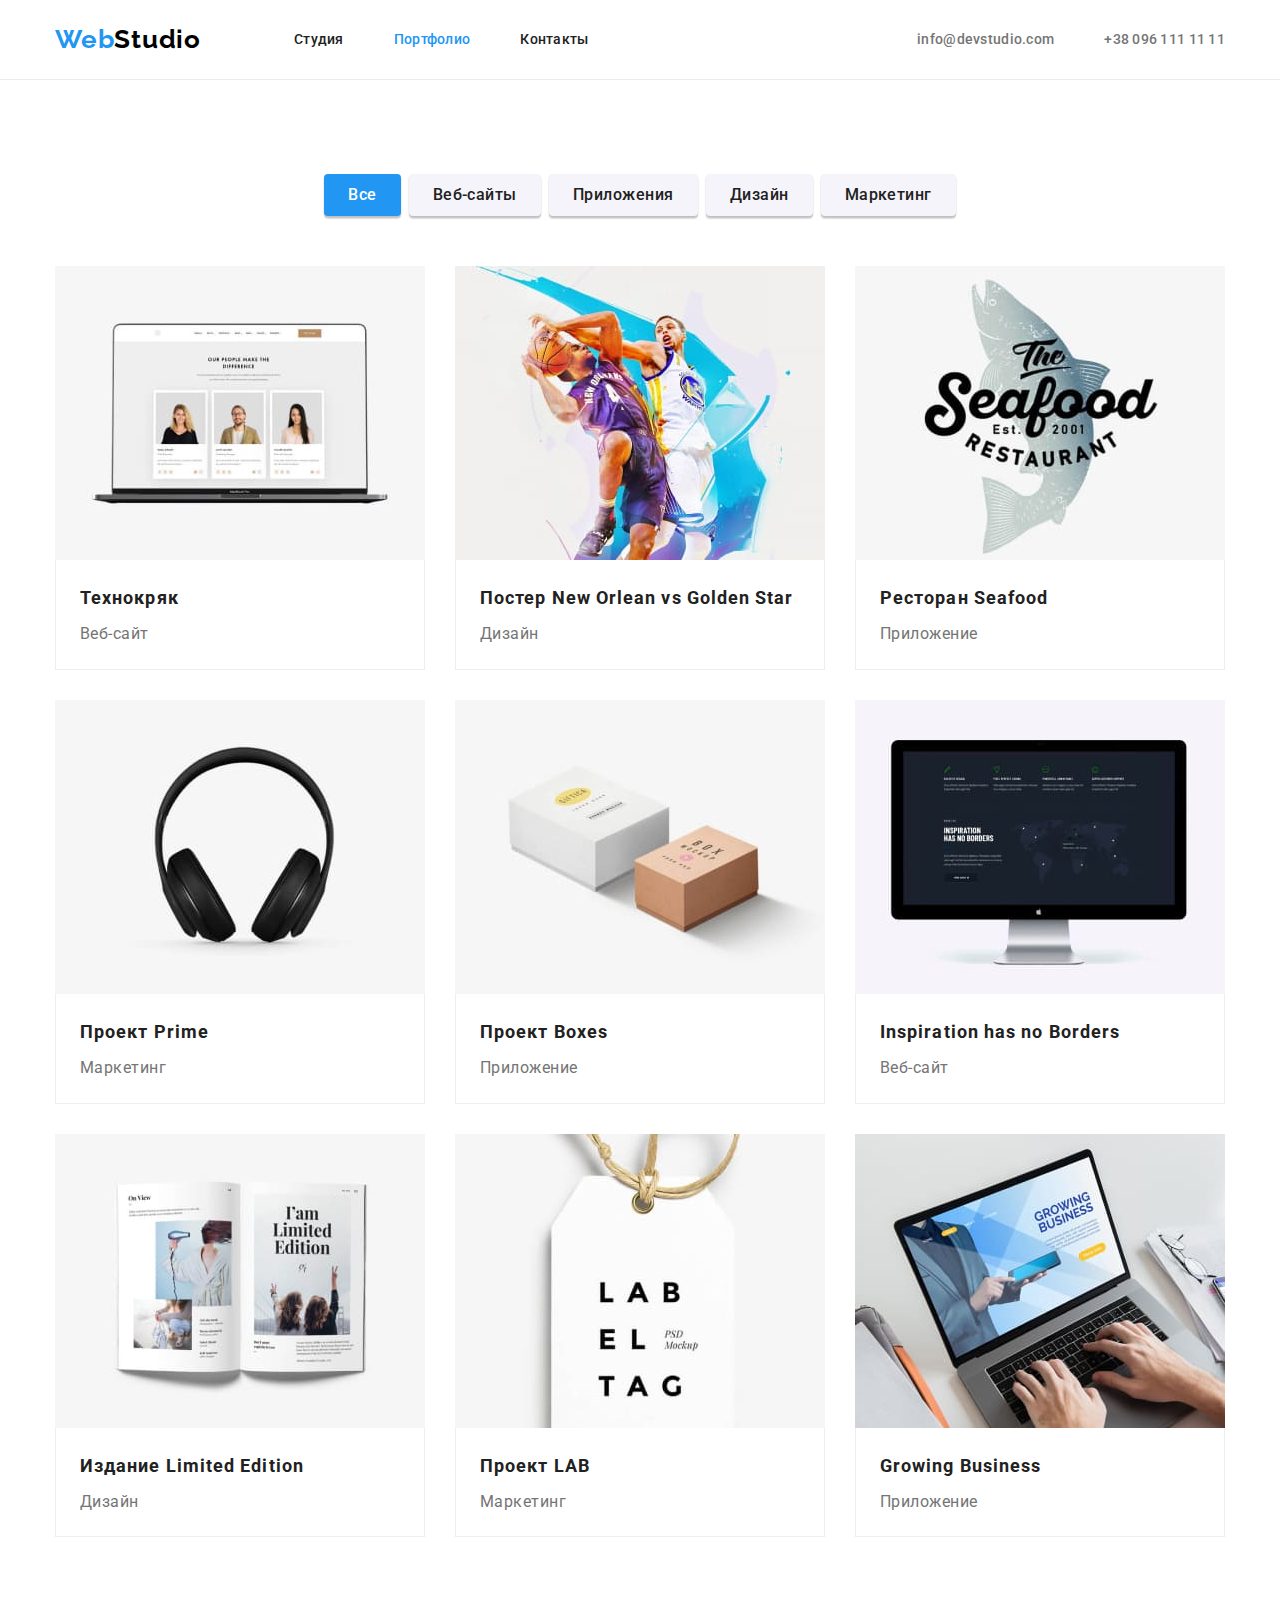
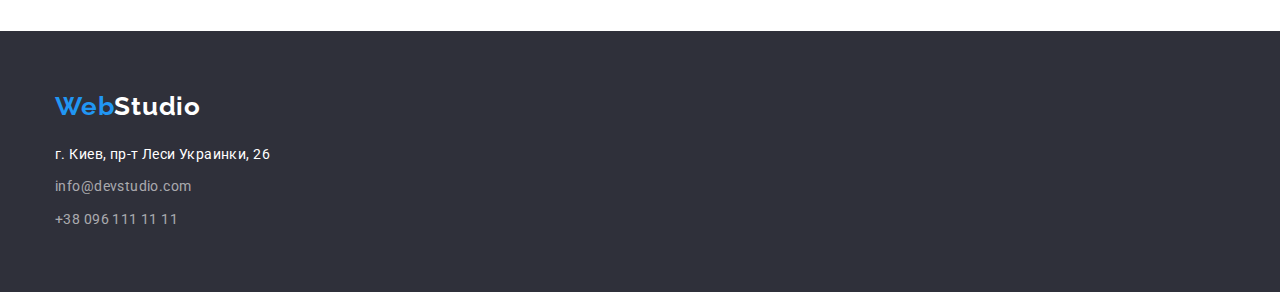
==== portfolio.html @ e3bc40b9 "Initial commit" ====
<!DOCTYPE html>
<html lang="ru">
  <head>
    <meta charset="UTF-8" />
    <meta http-equiv="X-UA-Compatible" content="IE=edge" />
    <meta name="viewport" content="width=device-width, initial-scale=1.0" />
    <title>Портфолио</title>
    <link rel="preconnect" href="https://fonts.googleapis.com" />
    <link rel="preconnect" href="https://fonts.gstatic.com" crossorigin />
    <link
      href="https://fonts.googleapis.com/css2?family=Raleway:wght@700&family=Roboto:wght@400;500;700;900&display=swap"
      rel="stylesheet"
    />
    <link
      rel="stylesheet"
      href="https://cdnjs.cloudflare.com/ajax/libs/modern-normalize/1.1.0/modern-normalize.min.css"
    />
    <link rel="stylesheet" href="./css/styles.css" />
  </head>

  <body class="body">
    <!-- Верхня лінія -->
    <header class="navigation">
      <div class="container navigation-container">
        <nav class="navigation-page">
          <a class="logo" href="index.html"><span class="accent_logo">Web</span>Studio</a>
          <ul class="page-list">
            <li><a class="page-link" href="./index.html">Студия</a></li>
            <li><a class="page-link active current" href="./portfolio.html">Портфолио</a></li>
            <li><a class="page-link" href="">Контакты</a></li>
          </ul>
        </nav>
        <ul class="list contact_list">
          <li><a class="link-mail" href="mailto:info@devstudio.com">info@devstudio.com</a></li>
          <li><a class="link-tel" href="tel:+380961111111">+38 096 111 11 11</a></li>
        </ul>
      </div>
    </header>

    <!-- унікальний контент, портфоліо -->
    <main class="portfolio">
      <section class="portfolio-section section">
        <div class="container">
          <h1 class="visually-hidden">Примери работ</h1>
          <ul class="portfolio-list">
            <li><button type="button" class="portfolio-filter btn-filter current">Все</button></li>
            <li><button type="button" class="portfolio-filter">Веб-сайты</button></li>
            <li><button type="button" class="portfolio-filter">Приложения</button></li>
            <li><button type="button" class="portfolio-filter">Дизайн</button></li>
            <li><button type="button" class="portfolio-filter">Маркетинг</button></li>
          </ul>
          <ul class="portfolio-cards-list">
            <li class="cards-list">
              <img
                class="portfolio-cards-img"
                src="./images/portfolio/img.jpg"
                alt="ноутбук"
                height="294"
                width="370"
              />
              <div class="cards-border">
                <h2 class="portfolio-cards-title">Технокряк</h2>
                <p class="portfolio-cards-text">Веб-сайт</p>
              </div>
            </li>
            <li class="cards-list">
              <img
                class="portfolio-cards-img"
                src="./images/portfolio/img1.jpg"
                alt="двое мужчин"
                height="294"
                width="370"
              />
              <div class="cards-border">
                <h2 class="portfolio-cards-title">Постер New Orlean vs Golden Star</h2>
                <p class="portfolio-cards-text">Дизайн</p>
              </div>
            </li>
            <li class="cards-list">
              <img
                class="portfolio-cards-img"
                src="./images/portfolio/img2.jpg"
                alt="рыба"
                height="294"
                width="370"
              />
              <div class="cards-border">
                <h2 class="portfolio-cards-title">Ресторан Seafood</h2>
                <p class="portfolio-cards-text">Приложение</p>
              </div>
            </li>
            <li class="cards-list">
              <img
                class="portfolio-cards-img"
                src="./images/portfolio/img3.jpg"
                alt="наушники"
                height="294"
                width="370"
              />
              <div class="cards-border">
                <h2 class="portfolio-cards-title">Проект Prime</h2>
                <p class="portfolio-cards-text">Маркетинг</p>
              </div>
            </li>
            <li class="cards-list">
              <img
                class="portfolio-cards-img"
                src="./images/portfolio/img4.jpg"
                alt="две коробки"
                height="294"
                width="370"
              />
              <div class="cards-border">
                <h2 class="portfolio-cards-title">Проект Boxes</h2>
                <p class="portfolio-cards-text">Приложение</p>
              </div>
            </li>
            <li class="cards-list">
              <img
                class="portfolio-cards-img"
                src="./images/portfolio/img5.jpg"
                alt="моноблок"
                height="294"
                width="370"
              />
              <div class="cards-border">
                <h2 class="portfolio-cards-title">Inspiration has no Borders</h2>
                <p class="portfolio-cards-text">Веб-сайт</p>
              </div>
            </li>
            <li class="cards-list">
              <img
                class="portfolio-cards-img"
                src="./images/portfolio/img6.jpg"
                alt="книга"
                height="294"
                width="370"
              />
              <div class="cards-border">
                <h2 class="portfolio-cards-title">Издание Limited Edition</h2>
                <p class="portfolio-cards-text">Дизайн</p>
              </div>
            </li>
            <li class="cards-list">
              <img
                class="portfolio-cards-img"
                src="./images/portfolio/img7.jpg"
                alt="бирка"
                height="294"
                width="370"
              />
              <div class="cards-border">
                <h2 class="portfolio-cards-title">Проект LAB</h2>
                <p class="portfolio-cards-text">Маркетинг</p>
              </div>
            </li>
            <li class="cards-list">
              <img
                class="portfolio-cards-img"
                src="./images/portfolio/img8.jpg"
                alt="ноутбук"
                height="294"
                width="370"
              />
              <div class="cards-border">
                <h2 class="portfolio-cards-title">Growing Business</h2>
                <p class="portfolio-cards-text">Приложение</p>
              </div>
            </li>
          </ul>
        </div>
      </section>
    </main>

    <!-- Футер -->
    <footer class="section-footer">
      <div class="container">
        <a class="section-logo" href="index.html"><span class="accent_logo">Web</span>Studio</a>
        <address class="section-address">
          <ul class="section-list">
            <li class="section-item">
              <a
                class="section-link-address"
                href="https://www.google.com/maps/place/%D0%B1%D1%83%D0%BB.+%D0%9B%D0%B5%D1%81%D0%B8+%D0%A3%D0%BA%D1%80%D0%B0%D0%B8%D0%BD%D0%BA%D0%B8,+26,+%D0%9A%D0%B8%D0%B5%D0%B2,+02000/@50.4265139,30.5383131,20z/data=!4m5!3m4!1s0x40d4cf0e033ecbe9:0x57a4dffefec77da0!8m2!3d50.4265807!4d30.5383858"
                target="_blank"
                rel="noreferrer noopener"
                >г. Киев, пр-т Леси Украинки, 26</a
              >
            </li>
            <li class="section-item">
              <a class="section-link-mail" href="mailto:info@devstudio.com">info@devstudio.com</a>
            </li>
            <li class="section-item">
              <a class="section-link-tel" href="tel:+380961111111">+38 096 111 11 11</a>
            </li>
          </ul>
        </address>
      </div>
    </footer>
  </body>
</html>
---- css/styles.css ----
/* стилі до index.html */
.body {
  background-color: #ffffff;
  font-family: 'Roboto', sans-serif;
  color: #757575;
}

:root {
  /* Кольори */
  --color-text: #757575;
  --color-title: #212121;
  --color-title2: #000;
  --color-white: #fff;
  --color-accent: #2196f3;

  /* кольори фону */
  --background-color-basic: #2f303a;
  --background-color-team: #f5f4fa;

  /* Шрифти */
  --font-logo: 'Raleway', sans-serif;

  /* для портфоліо */
  --item: 3;
  --indent: 30px;
}
/* часткове скидання стилів від браузера*/

img {
  display: block;
}
a {
  text-decoration: none;
  color: currentColor;
}

ul {
  list-style: none;
  margin: 0;
  padding: 0;
}

h1,
h2,
h3,
h4,
h5,
h6,
p {
  margin: 0;
}

/* загальні стилі */
.visually-hidden {
  position: absolute;
  width: 1px;
  height: 1px;
  margin: -1px;
  border: 0;
  padding: 0;

  white-space: nowrap;
  clip-path: inset(100%);
  clip: rect(0 0 0 0);
  overflow: hidden;
}
.container {
  width: 1200px;
  padding-left: 15px;
  padding-right: 15px;
  margin-left: auto;
  margin-right: auto;

  /* outline: 2px solid rebeccapurple; */
}

.section {
  padding-top: 94px;
  padding-bottom: 94px;
}

/* верхня лінія */
.navigation {
  border-bottom: 1px solid #ececec;
}
.navigation-container {
  display: flex;
  align-items: center;
}
.navigation-page {
  display: flex;
  margin-right: auto;
  align-items: center;
}
.logo {
  font-weight: 700;
  font-size: 26px;
  line-height: 1.2;
  text-decoration: none;
  letter-spacing: 0.03em;
  color: var(--color-title2);
  font-family: var(--font-logo);
  margin-right: 93px;
}
.accent_logo {
  color: var(--color-accent);
}
.page-list {
  font-weight: 500;
  font-size: 14px;
  line-height: 1.1;
  letter-spacing: 0.02em;
  cursor: pointer;
  font-family: inherit;
  color: var(--color-title);

  display: flex;

  gap: 50px;
}
.page-link {
  color: inherit;
  display: block;
  padding-top: 32px;
  padding-bottom: 32px;
}

.page-link:hover,
.page-link:focus {
  color: var(--color-accent);
}

.active.current {
  color: var(--color-accent);
}
.list {
}
.contact_list {
  font-family: inherit;
  font-weight: 500;
  font-size: 14px;
  line-height: 1.1;
  letter-spacing: 0.02em;
  color: var(--color-title);

  display: flex;
  gap: 50px;
}
.link-mail,
.link-tel {
  color: var(--color-text);
  padding-top: 32px;
  padding-bottom: 32px;
  display: block;
}
.link-mail:hover,
.link-mail:focus,
.link-tel:hover,
.link-tel:focus {
  color: var(--color-accent);
}

/* секція Герой */
.hero {
  background-color: var(--background-color-basic);
  padding-top: 200px;
  padding-bottom: 200px;
}
.hero-container {
}
.hero-caption {
  font-weight: 900;
  font-size: 44px;
  line-height: 1.4;
  text-align: center;
  letter-spacing: 0.06em;
  text-transform: uppercase;
  color: var(--color-white);

  max-width: 696px;
  margin-left: auto;
  margin-right: auto;
  margin-bottom: 30px;
}

.hero-button {
  font-family: inherit;
  font-weight: 700;
  font-size: 16px;
  line-height: 1.9;
  cursor: pointer;
  color: var(--color-white);
  background: var(--color-accent);

  letter-spacing: 0.06em;
  border-radius: 4px;
  min-width: 200px;
  padding: 8px 30px;
  border: 2px solid transparent;
}

.hero-btn {
  margin-right: auto;
  margin-left: auto;
  display: block;
}

.hero-button:hover,
.hero-button:focus {
  background: #188ce8;
}

/*секція особливості*/
.about {
  padding-bottom: 0;
}
.about-list {
  display: flex;
  gap: 30px;
}
.about-item {
  width: 270px;
}
.about-title {
  font-weight: 700;
  font-size: 14px;
  line-height: 1.1;
  letter-spacing: 0.03em;
  text-transform: uppercase;
  color: var(--color-title);

  margin-bottom: 10px;
}
.about-text {
  font-size: 14px;
  line-height: 1.7;
  letter-spacing: 0.03em;
  color: inherit;
}

/* секція чим займаємось */
.work {
}
.work-title {
  font-weight: 700;
  font-size: 36px;
  line-height: 1.2;
  text-align: center;
  letter-spacing: 0.03em;
  color: var(--color-title);

  margin-bottom: 50px;
}
.work-list {
  display: flex;
  gap: 30px;
}
.work-item {
}
.work-img {
}

/* секція команда */
.team {
  background-color: var(--background-color-team);
}
.team-caption {
  font-weight: 700;
  font-size: 36px;
  line-height: 1.2;
  text-align: center;
  letter-spacing: 0.03em;
  color: var(--color-title);

  margin-bottom: 50px;
}
.team-list {
  display: flex;
  gap: 30px;
}
.team-item {
  box-shadow: 0px 1px 3px rgb(0 0 0 / 12%), 0px 1px 1px rgb(0 0 0 / 14%),
    0px 2px 1px rgb(0 0 0 / 20%);
  border-radius: 0px 0px 4px 4px;
  background-color: var(--color-white);
}
.team-img {
}
.team-card {
  padding: 30px 5px;
}
.team-item-title {
  font-weight: 500;
  font-size: 16px;
  line-height: 1.2;
  text-align: center;
  letter-spacing: 0.03em;
  color: var(--color-title);

  margin-bottom: 10px;
}
.team-item-text {
  font-size: 16px;
  line-height: 1.2;
  text-align: center;
  letter-spacing: 0.03em;
  color: inherit;
}

/* футер */
.section-footer {
  background-color: var(--background-color-basic);
  padding: 60px 0;
}
.section-logo {
  font-family: var(--font-logo);
  font-weight: 700;
  font-size: 26px;
  line-height: 1.2;
  text-decoration: none;
  letter-spacing: 0.03em;
  color: var(--color-white);

  margin-bottom: 20px;

  display: inline-block;
}

.section-address {
  font-style: normal;
  display: block;
  margin-left: auto;
}

.section-list {
  font-size: 14px;
  line-height: 1.7;
  letter-spacing: 0.03em;
}
.section-item:not(:last-child) {
  margin-bottom: 9px;
}
.section-link-address {
  color: var(--color-white);
}
.section-link-mail {
  color: rgba(255, 255, 255, 0.6);
}
.section-link-tel {
  color: rgba(255, 255, 255, 0.6);
}
.section-link-mail:hover,
.section-link-mail:focus,
.section-link-tel:focus,
.section-link-tel:hover {
  color: var(--color-white);
}

/* стилі для portfolio.html */

/* секція фільтри */
.portfolio {
}
.portfolio-list {
  display: flex;
  gap: 8px;

  justify-content: center;
  margin-bottom: 50px;
}
.portfolio-filter {
  font-family: inherit;
  font-weight: 500;
  font-size: 16px;
  line-height: 1.6;
  text-align: center;
  letter-spacing: 0.03em;
  color: var(--color-title);
  text-decoration: none;
  background-color: var(--background-color-team);
  cursor: pointer;

  padding: 6px 22px;
  border: 2px solid transparent;

  box-shadow: 0px 3px 1px rgba(0, 0, 0, 0.1), 0px 1px 2px rgba(0, 0, 0, 0.08),
    0px 2px 2px rgba(0, 0, 0, 0.12);
  border-radius: 4px;
}
.portfolio-filter:hover,
.portfolio-filter:focus {
  background-color: var(--color-accent);
  color: var(--color-white);
}

.portfolio-filter.btn-filter.current {
  background-color: var(--color-accent);
  color: var(--color-white);
}

/* секція картки портфоліо*/
.portfolio-cards-list {
  display: flex;
  flex-wrap: wrap;
  gap: 30px;
}
.cards-list {
  background-color: var(--color-white);

  flex-basis: calc((100% - var(--indent) * (var(--item)-1)) / var(--item));
}
.portfolio-cards-img {
}
.portfolio-cards-title {
  font-weight: 700;
  font-size: 18px;
  line-height: 2;
  letter-spacing: 0.06em;
  color: var(--color-title);

  margin-bottom: 4px;
}
.portfolio-cards-text {
  font-size: 16px;
  line-height: 1.8;
  letter-spacing: 0.03em;
  color: inherit;
}

.cards-border {
  padding: 20px 24px;
  /* padding-top: 20px;
  padding-left: 24px;
  padding-right: 24px;
  padding-bottom: 20px; */
  border-bottom: 1px solid #eeeeee;
  border-left: 1px solid #eeeeee;
  border-right: 1px solid #eeeeee;
}
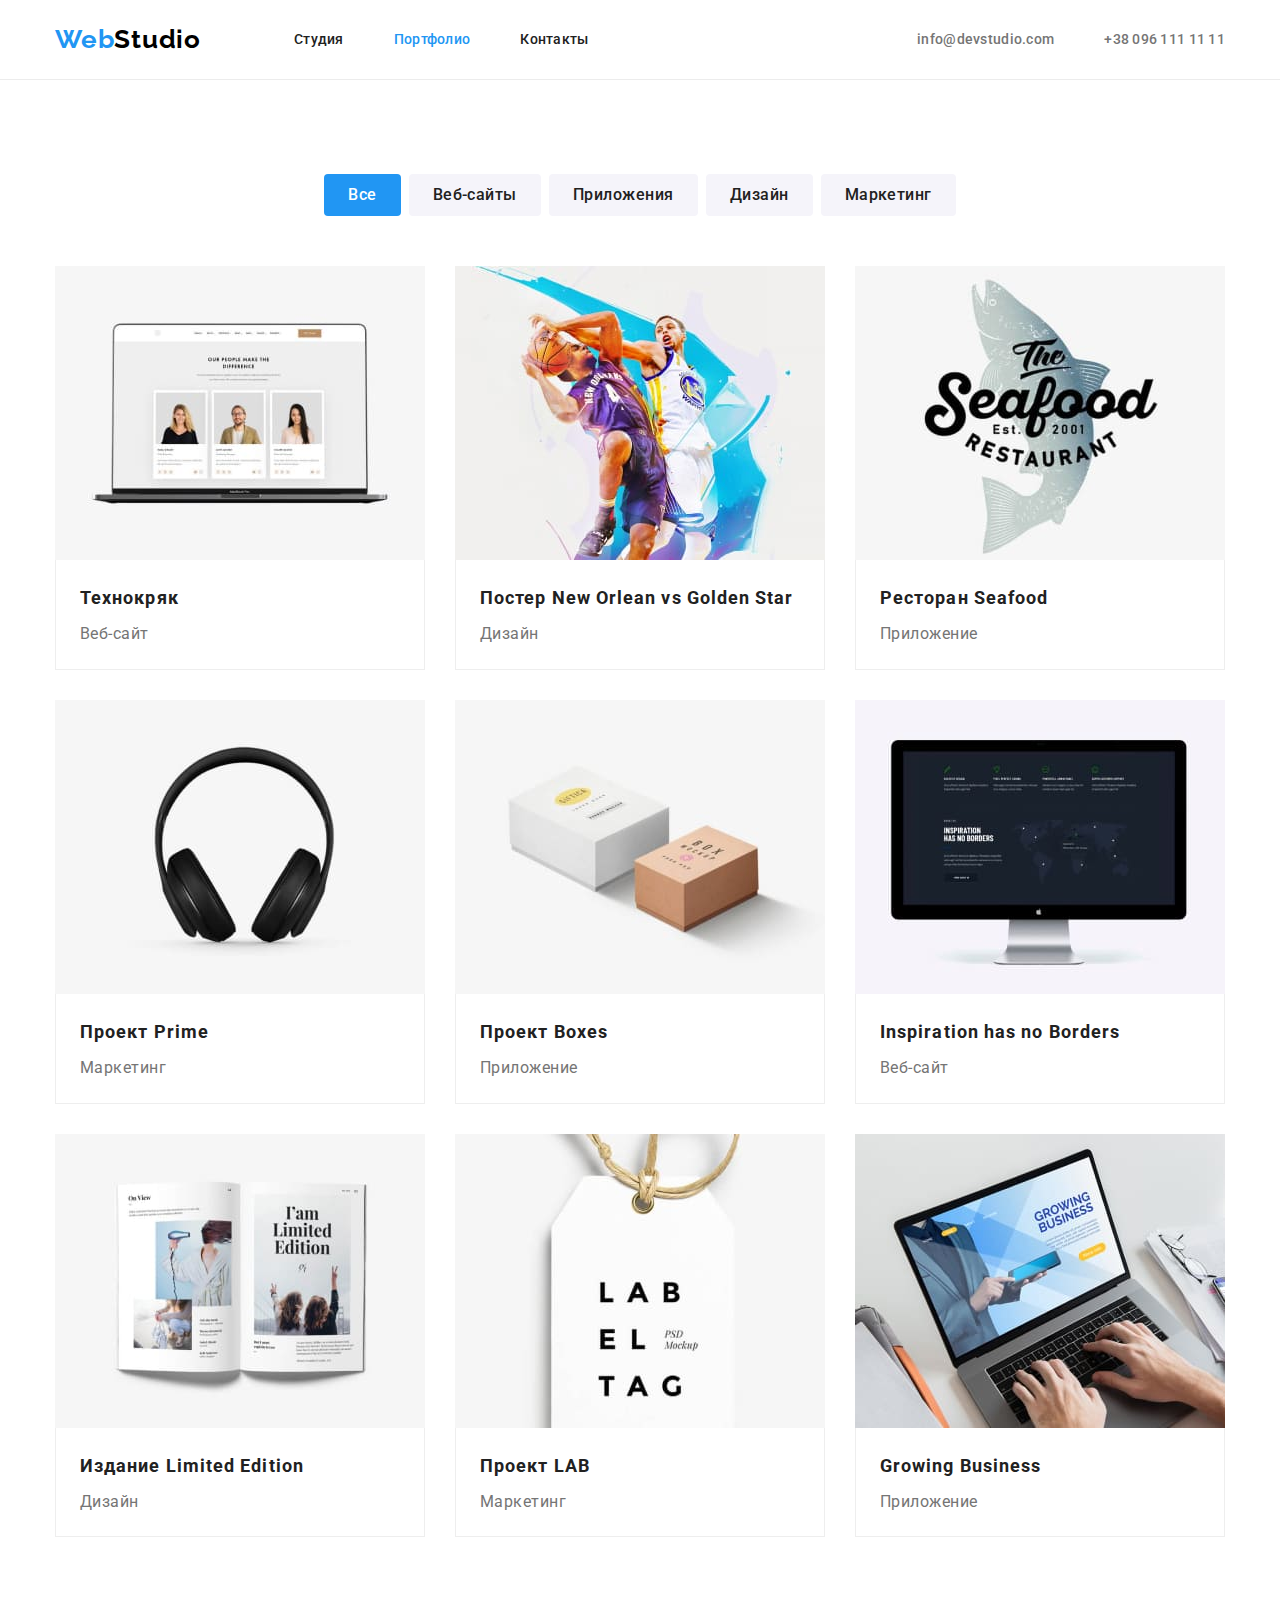
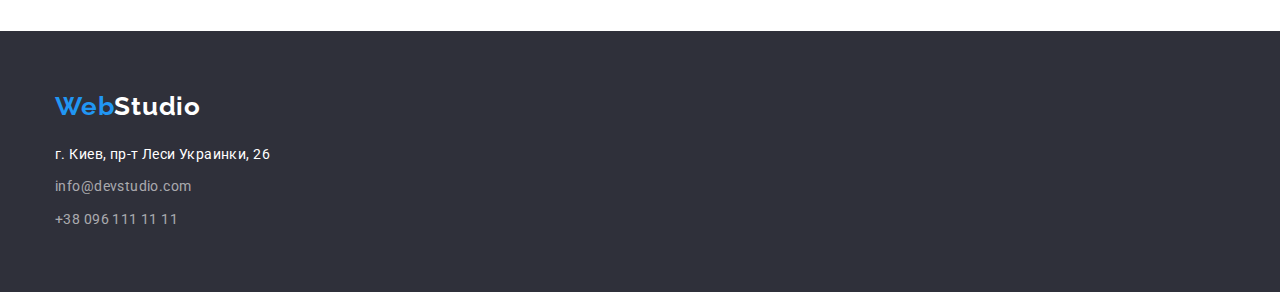
==== commit 7f259552: "15.07/2" ====
--- a/portfolio.html
+++ b/portfolio.html
@@ -51,121 +51,139 @@
           </ul>
           <ul class="portfolio-cards-list">
             <li class="cards-list">
-              <img
-                class="portfolio-cards-img"
-                src="./images/portfolio/img.jpg"
-                alt="ноутбук"
-                height="294"
-                width="370"
-              />
-              <div class="cards-border">
-                <h2 class="portfolio-cards-title">Технокряк</h2>
-                <p class="portfolio-cards-text">Веб-сайт</p>
-              </div>
-            </li>
-            <li class="cards-list">
-              <img
-                class="portfolio-cards-img"
-                src="./images/portfolio/img1.jpg"
-                alt="двое мужчин"
-                height="294"
-                width="370"
-              />
-              <div class="cards-border">
-                <h2 class="portfolio-cards-title">Постер New Orlean vs Golden Star</h2>
-                <p class="portfolio-cards-text">Дизайн</p>
-              </div>
-            </li>
-            <li class="cards-list">
-              <img
-                class="portfolio-cards-img"
-                src="./images/portfolio/img2.jpg"
-                alt="рыба"
-                height="294"
-                width="370"
-              />
-              <div class="cards-border">
-                <h2 class="portfolio-cards-title">Ресторан Seafood</h2>
-                <p class="portfolio-cards-text">Приложение</p>
-              </div>
-            </li>
-            <li class="cards-list">
-              <img
-                class="portfolio-cards-img"
-                src="./images/portfolio/img3.jpg"
-                alt="наушники"
-                height="294"
-                width="370"
-              />
-              <div class="cards-border">
-                <h2 class="portfolio-cards-title">Проект Prime</h2>
-                <p class="portfolio-cards-text">Маркетинг</p>
-              </div>
-            </li>
-            <li class="cards-list">
-              <img
-                class="portfolio-cards-img"
-                src="./images/portfolio/img4.jpg"
-                alt="две коробки"
-                height="294"
-                width="370"
-              />
-              <div class="cards-border">
-                <h2 class="portfolio-cards-title">Проект Boxes</h2>
-                <p class="portfolio-cards-text">Приложение</p>
-              </div>
-            </li>
-            <li class="cards-list">
-              <img
-                class="portfolio-cards-img"
-                src="./images/portfolio/img5.jpg"
-                alt="моноблок"
-                height="294"
-                width="370"
-              />
-              <div class="cards-border">
-                <h2 class="portfolio-cards-title">Inspiration has no Borders</h2>
-                <p class="portfolio-cards-text">Веб-сайт</p>
-              </div>
-            </li>
-            <li class="cards-list">
-              <img
-                class="portfolio-cards-img"
-                src="./images/portfolio/img6.jpg"
-                alt="книга"
-                height="294"
-                width="370"
-              />
-              <div class="cards-border">
-                <h2 class="portfolio-cards-title">Издание Limited Edition</h2>
-                <p class="portfolio-cards-text">Дизайн</p>
-              </div>
-            </li>
-            <li class="cards-list">
-              <img
-                class="portfolio-cards-img"
-                src="./images/portfolio/img7.jpg"
-                alt="бирка"
-                height="294"
-                width="370"
-              />
-              <div class="cards-border">
-                <h2 class="portfolio-cards-title">Проект LAB</h2>
-                <p class="portfolio-cards-text">Маркетинг</p>
-              </div>
-            </li>
-            <li class="cards-list">
-              <img
-                class="portfolio-cards-img"
-                src="./images/portfolio/img8.jpg"
-                alt="ноутбук"
-                height="294"
-                width="370"
-              />
-              <div class="cards-border">
-                <h2 class="portfolio-cards-title">Growing Business</h2>
-                <p class="portfolio-cards-text">Приложение</p>
-              </div>
+              <a href="">
+                <img
+                  class="portfolio-cards-img"
+                  src="./images/portfolio/img.jpg"
+                  alt="ноутбук"
+                  height="294"
+                  width="370"
+                />
+                <div class="cards-border">
+                  <h2 class="portfolio-cards-title">Технокряк</h2>
+                  <p class="portfolio-cards-text">Веб-сайт</p>
+                </div>
+              </a>
+            </li>
+            <li class="cards-list">
+              <a href="">
+                <img
+                  class="portfolio-cards-img"
+                  src="./images/portfolio/img1.jpg"
+                  alt="двое мужчин"
+                  height="294"
+                  width="370"
+                />
+                <div class="cards-border">
+                  <h2 class="portfolio-cards-title">Постер New Orlean vs Golden Star</h2>
+                  <p class="portfolio-cards-text">Дизайн</p>
+                </div>
+              </a>
+            </li>
+            <li class="cards-list">
+              <a href="">
+                <img
+                  class="portfolio-cards-img"
+                  src="./images/portfolio/img2.jpg"
+                  alt="рыба"
+                  height="294"
+                  width="370"
+                />
+                <div class="cards-border">
+                  <h2 class="portfolio-cards-title">Ресторан Seafood</h2>
+                  <p class="portfolio-cards-text">Приложение</p>
+                </div>
+              </a>
+            </li>
+            <li class="cards-list">
+              <a href="">
+                <img
+                  class="portfolio-cards-img"
+                  src="./images/portfolio/img3.jpg"
+                  alt="наушники"
+                  height="294"
+                  width="370"
+                />
+                <div class="cards-border">
+                  <h2 class="portfolio-cards-title">Проект Prime</h2>
+                  <p class="portfolio-cards-text">Маркетинг</p>
+                </div>
+              </a>
+            </li>
+            <li class="cards-list">
+              <a href="">
+                <img
+                  class="portfolio-cards-img"
+                  src="./images/portfolio/img4.jpg"
+                  alt="две коробки"
+                  height="294"
+                  width="370"
+                />
+                <div class="cards-border">
+                  <h2 class="portfolio-cards-title">Проект Boxes</h2>
+                  <p class="portfolio-cards-text">Приложение</p>
+                </div>
+              </a>
+            </li>
+            <li class="cards-list">
+              <a href="">
+                <img
+                  class="portfolio-cards-img"
+                  src="./images/portfolio/img5.jpg"
+                  alt="моноблок"
+                  height="294"
+                  width="370"
+                />
+                <div class="cards-border">
+                  <h2 class="portfolio-cards-title">Inspiration has no Borders</h2>
+                  <p class="portfolio-cards-text">Веб-сайт</p>
+                </div>
+              </a>
+            </li>
+            <li class="cards-list">
+              <a href="">
+                <img
+                  class="portfolio-cards-img"
+                  src="./images/portfolio/img6.jpg"
+                  alt="книга"
+                  height="294"
+                  width="370"
+                />
+                <div class="cards-border">
+                  <h2 class="portfolio-cards-title">Издание Limited Edition</h2>
+                  <p class="portfolio-cards-text">Дизайн</p>
+                </div>
+              </a>
+            </li>
+            <li class="cards-list">
+              <a href="">
+                <img
+                  class="portfolio-cards-img"
+                  src="./images/portfolio/img7.jpg"
+                  alt="бирка"
+                  height="294"
+                  width="370"
+                />
+                <div class="cards-border">
+                  <h2 class="portfolio-cards-title">Проект LAB</h2>
+                  <p class="portfolio-cards-text">Маркетинг</p>
+                </div>
+              </a>
+            </li>
+            <li class="cards-list">
+              <a href="">
+                <img
+                  class="portfolio-cards-img"
+                  src="./images/portfolio/img8.jpg"
+                  alt="ноутбук"
+                  height="294"
+                  width="370"
+                />
+                <div class="cards-border">
+                  <h2 class="portfolio-cards-title">Growing Business</h2>
+                  <p class="portfolio-cards-text">Приложение</p>
+                </div>
+              </a>
             </li>
           </ul>
         </div>
--- a/css/styles.css
+++ b/css/styles.css
@@ -135,6 +135,14 @@
 }
 .list {
 }
+.link {
+}
+.icon {
+  width: 16px;
+  height: 12px;
+  display: inline-flex;
+  align-items: center;
+}
 .contact_list {
   font-family: inherit;
   font-weight: 500;
@@ -165,6 +173,16 @@
   background-color: var(--background-color-basic);
   padding-top: 200px;
   padding-bottom: 200px;
+  max-width: 1600px;
+  height: 600px;
+  margin-left: auto;
+  margin-right: auto;
+  background-image: linear-gradient(to right, rgba(47, 48, 58, 0.4), rgba(47, 48, 58, 0.4)),
+    url(../images/hero/background.jpg);
+
+  background-repeat: no-repeat;
+  background-position: center;
+  background-size: cover;
 }
 .hero-container {
 }
@@ -382,15 +400,15 @@
 
   padding: 6px 22px;
   border: 2px solid transparent;
-
-  box-shadow: 0px 3px 1px rgba(0, 0, 0, 0.1), 0px 1px 2px rgba(0, 0, 0, 0.08),
-    0px 2px 2px rgba(0, 0, 0, 0.12);
   border-radius: 4px;
 }
+
 .portfolio-filter:hover,
 .portfolio-filter:focus {
   background-color: var(--color-accent);
   color: var(--color-white);
+  box-shadow: 0px 3px 1px rgba(0, 0, 0, 0.1), 0px 1px 2px rgba(0, 0, 0, 0.08),
+    0px 2px 2px rgba(0, 0, 0, 0.12);
 }
 
 .portfolio-filter.btn-filter.current {
@@ -408,6 +426,13 @@
   background-color: var(--color-white);
 
   flex-basis: calc((100% - var(--indent) * (var(--item)-1)) / var(--item));
+}
+
+.cards-list:hover,
+.cards-list:focus {
+  cursor: pointer;
+  box-shadow: 0px 1px 1px rgba(0, 0, 0, 0.12), 0px 4px 4px rgba(0, 0, 0, 0.06),
+    1px 4px 6px rgba(0, 0, 0, 0.16);
 }
 .portfolio-cards-img {
 }
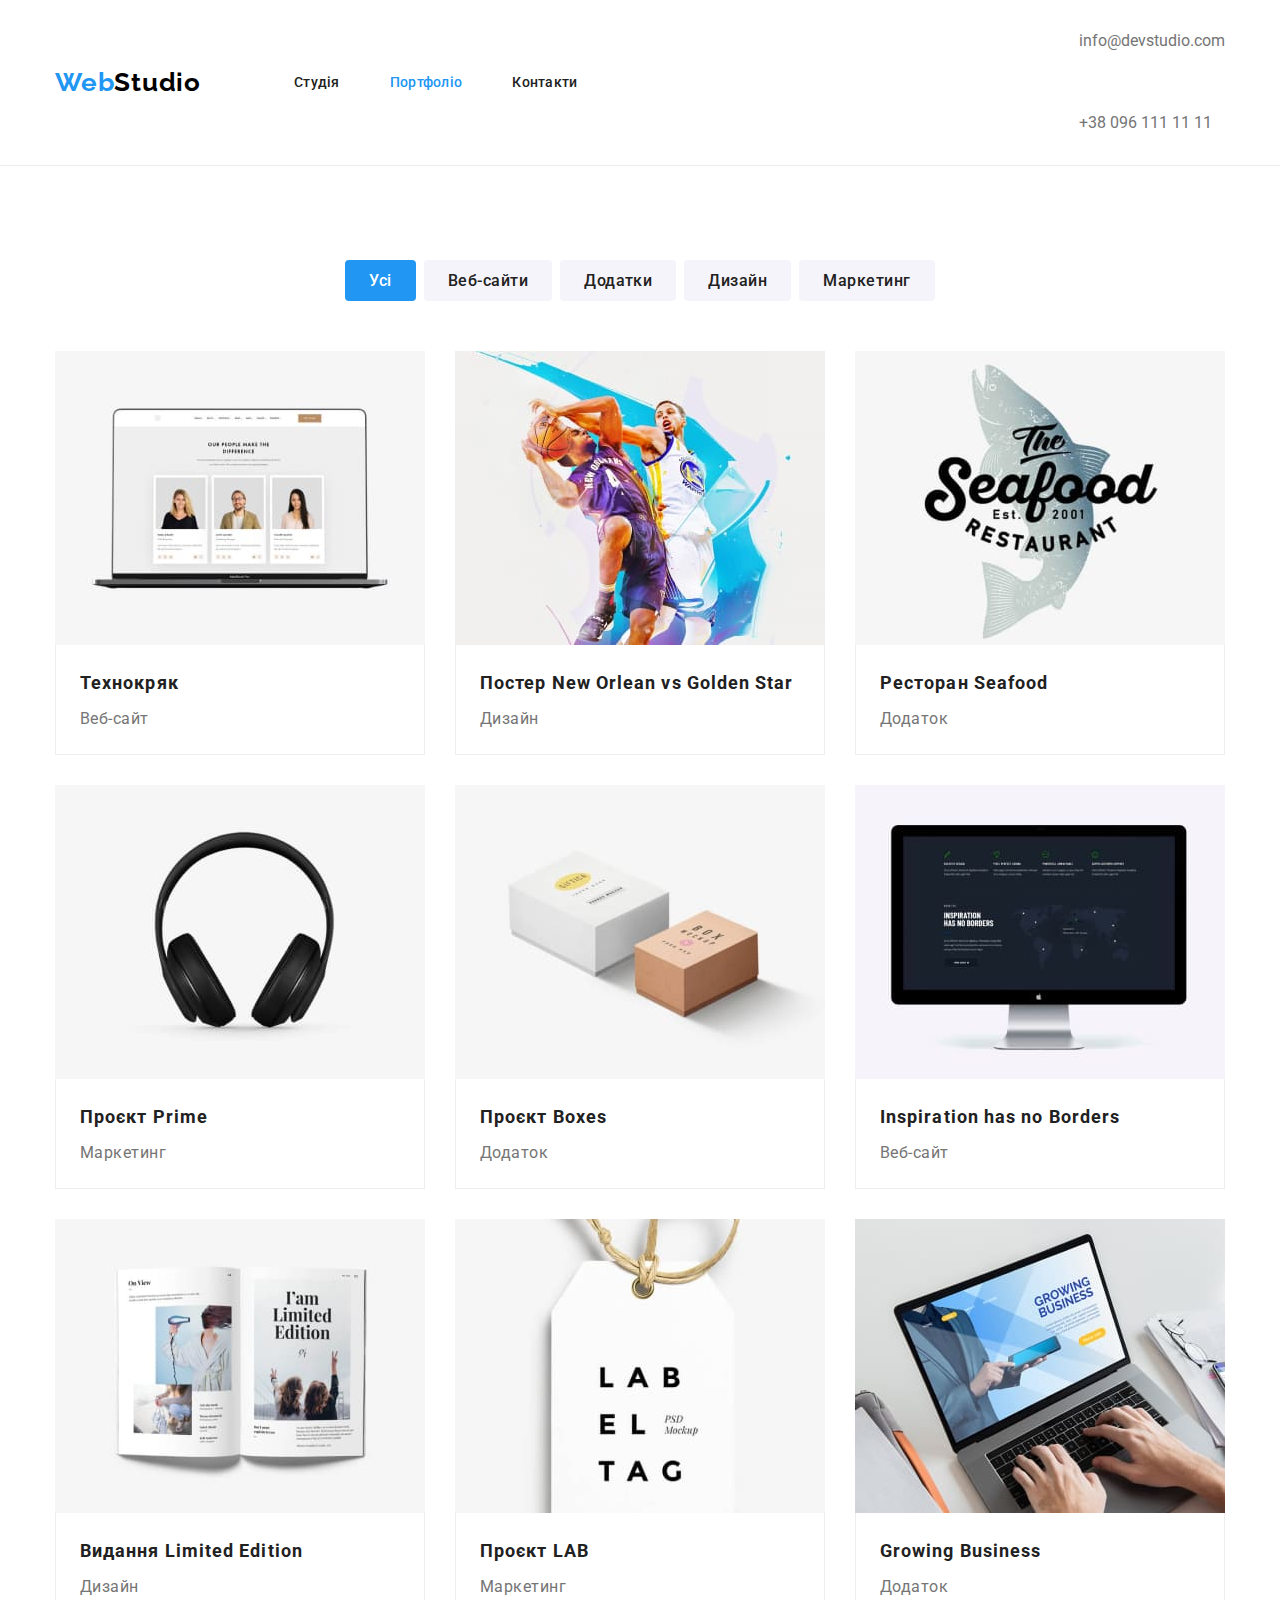
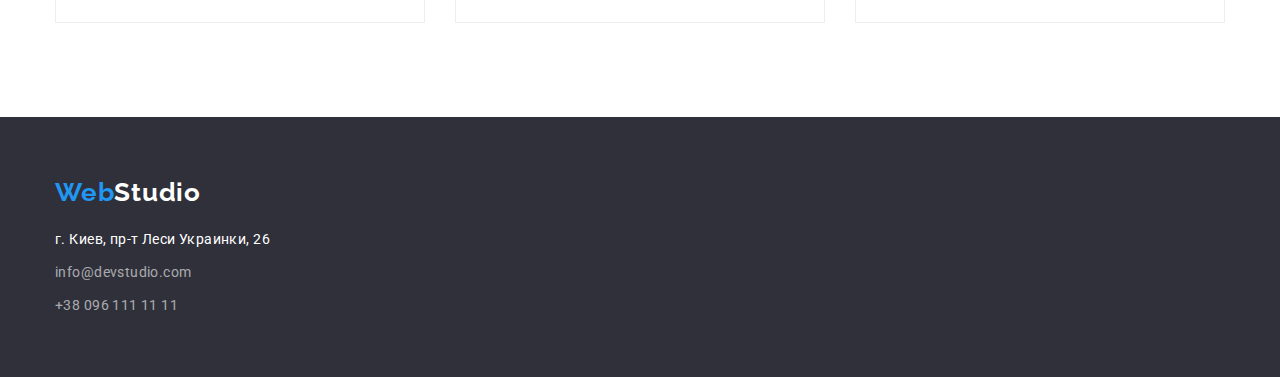
==== commit 41e8b515: "18/07/" ====
--- a/portfolio.html
+++ b/portfolio.html
@@ -25,9 +25,9 @@
         <nav class="navigation-page">
           <a class="logo" href="index.html"><span class="accent_logo">Web</span>Studio</a>
           <ul class="page-list">
-            <li><a class="page-link" href="./index.html">Студия</a></li>
-            <li><a class="page-link active current" href="./portfolio.html">Портфолио</a></li>
-            <li><a class="page-link" href="">Контакты</a></li>
+            <li><a class="page-link" href="./index.html">Студія</a></li>
+            <li><a class="page-link active current" href="./portfolio.html">Портфоліо</a></li>
+            <li><a class="page-link" href="">Контакти</a></li>
           </ul>
         </nav>
         <ul class="list contact_list">
@@ -41,11 +41,11 @@
     <main class="portfolio">
       <section class="portfolio-section section">
         <div class="container">
-          <h1 class="visually-hidden">Примери работ</h1>
+          <h1 class="visually-hidden">Приклади робіт</h1>
           <ul class="portfolio-list">
-            <li><button type="button" class="portfolio-filter btn-filter current">Все</button></li>
-            <li><button type="button" class="portfolio-filter">Веб-сайты</button></li>
-            <li><button type="button" class="portfolio-filter">Приложения</button></li>
+            <li><button type="button" class="portfolio-filter btn-filter current">Усі</button></li>
+            <li><button type="button" class="portfolio-filter">Веб-сайти</button></li>
+            <li><button type="button" class="portfolio-filter">Додатки</button></li>
             <li><button type="button" class="portfolio-filter">Дизайн</button></li>
             <li><button type="button" class="portfolio-filter">Маркетинг</button></li>
           </ul>
@@ -70,7 +70,7 @@
                 <img
                   class="portfolio-cards-img"
                   src="./images/portfolio/img1.jpg"
-                  alt="двое мужчин"
+                  alt="двоє чоловіків"
                   height="294"
                   width="370"
                 />
@@ -85,13 +85,13 @@
                 <img
                   class="portfolio-cards-img"
                   src="./images/portfolio/img2.jpg"
-                  alt="рыба"
+                  alt="риба"
                   height="294"
                   width="370"
                 />
                 <div class="cards-border">
                   <h2 class="portfolio-cards-title">Ресторан Seafood</h2>
-                  <p class="portfolio-cards-text">Приложение</p>
+                  <p class="portfolio-cards-text">Додаток</p>
                 </div>
               </a>
             </li>
@@ -100,12 +100,12 @@
                 <img
                   class="portfolio-cards-img"
                   src="./images/portfolio/img3.jpg"
-                  alt="наушники"
-                  height="294"
-                  width="370"
-                />
-                <div class="cards-border">
-                  <h2 class="portfolio-cards-title">Проект Prime</h2>
+                  alt="навушники"
+                  height="294"
+                  width="370"
+                />
+                <div class="cards-border">
+                  <h2 class="portfolio-cards-title">Проєкт Prime</h2>
                   <p class="portfolio-cards-text">Маркетинг</p>
                 </div>
               </a>
@@ -115,13 +115,13 @@
                 <img
                   class="portfolio-cards-img"
                   src="./images/portfolio/img4.jpg"
-                  alt="две коробки"
-                  height="294"
-                  width="370"
-                />
-                <div class="cards-border">
-                  <h2 class="portfolio-cards-title">Проект Boxes</h2>
-                  <p class="portfolio-cards-text">Приложение</p>
+                  alt="дві коробки"
+                  height="294"
+                  width="370"
+                />
+                <div class="cards-border">
+                  <h2 class="portfolio-cards-title">Проєкт Boxes</h2>
+                  <p class="portfolio-cards-text">Додаток</p>
                 </div>
               </a>
             </li>
@@ -150,7 +150,7 @@
                   width="370"
                 />
                 <div class="cards-border">
-                  <h2 class="portfolio-cards-title">Издание Limited Edition</h2>
+                  <h2 class="portfolio-cards-title">Видання Limited Edition</h2>
                   <p class="portfolio-cards-text">Дизайн</p>
                 </div>
               </a>
@@ -160,12 +160,12 @@
                 <img
                   class="portfolio-cards-img"
                   src="./images/portfolio/img7.jpg"
-                  alt="бирка"
-                  height="294"
-                  width="370"
-                />
-                <div class="cards-border">
-                  <h2 class="portfolio-cards-title">Проект LAB</h2>
+                  alt="лейба"
+                  height="294"
+                  width="370"
+                />
+                <div class="cards-border">
+                  <h2 class="portfolio-cards-title">Проєкт LAB</h2>
                   <p class="portfolio-cards-text">Маркетинг</p>
                 </div>
               </a>
@@ -181,7 +181,7 @@
                 />
                 <div class="cards-border">
                   <h2 class="portfolio-cards-title">Growing Business</h2>
-                  <p class="portfolio-cards-text">Приложение</p>
+                  <p class="portfolio-cards-text">Додаток</p>
                 </div>
               </a>
             </li>
--- a/css/styles.css
+++ b/css/styles.css
@@ -137,13 +137,8 @@
 }
 .link {
 }
-.icon {
-  width: 16px;
-  height: 12px;
-  display: inline-flex;
-  align-items: center;
-}
-.contact_list {
+
+.contact-list {
   font-family: inherit;
   font-weight: 500;
   font-size: 14px;
@@ -153,6 +148,14 @@
 
   display: flex;
   gap: 50px;
+}
+
+.icon-tel,
+.icon-mail {
+  width: 16px;
+  height: 12px;
+  display: inline-flex;
+  align-items: center;
 }
 .link-mail,
 .link-tel {
@@ -239,6 +242,22 @@
 .about-item {
   width: 270px;
 }
+
+.icon-about {
+  width: 70px;
+  height: 70px;
+  border-radius: 4px;
+}
+.icon-antenna,
+.icon-clock,
+.icon-diagram,
+.icon-astronaut {
+  padding: 25px 100px;
+  background-color: rgba(245, 244, 250, 1);
+
+  margin-bottom: 30px;
+}
+
 .about-title {
   font-weight: 700;
   font-size: 14px;
@@ -323,8 +342,69 @@
   text-align: center;
   letter-spacing: 0.03em;
   color: inherit;
-}
-
+
+  margin-bottom: 16px;
+}
+
+.social-list {
+  display: flex;
+  justify-content: center;
+  align-items: center;
+  gap: 10px;
+}
+.social-item {
+}
+.social-link {
+  display: flex;
+  width: 44px;
+  height: 44px;
+  background-color: var(--color-white);
+  border-radius: 50%;
+
+  color: #afb1b8;
+  justify-content: center;
+  align-items: center;
+}
+.social-link:hover,
+.social-link:focus {
+  color: var(--color-white);
+  background-color: var(--color-accent);
+}
+
+/* .social-link:hover .social-icon,
+.social-link:focus .social-icon {
+  fill: var(--color-white);
+} */
+
+.social-icon {
+  fill: currentColor;
+}
+
+/* клієнти */
+.client {
+}
+.client-title {
+  font-weight: 700;
+  font-size: 36px;
+  line-height: 1.2;
+  text-align: center;
+  letter-spacing: 0.03em;
+  color: var(--color-title);
+
+  margin-bottom: 50px;
+}
+.clients {
+}
+.clients-list {
+  display: flex;
+  gap: 30px;
+}
+.clients-item {
+}
+.clients-link {
+}
+.client-icon {
+}
 /* футер */
 .section-footer {
   background-color: var(--background-color-basic);
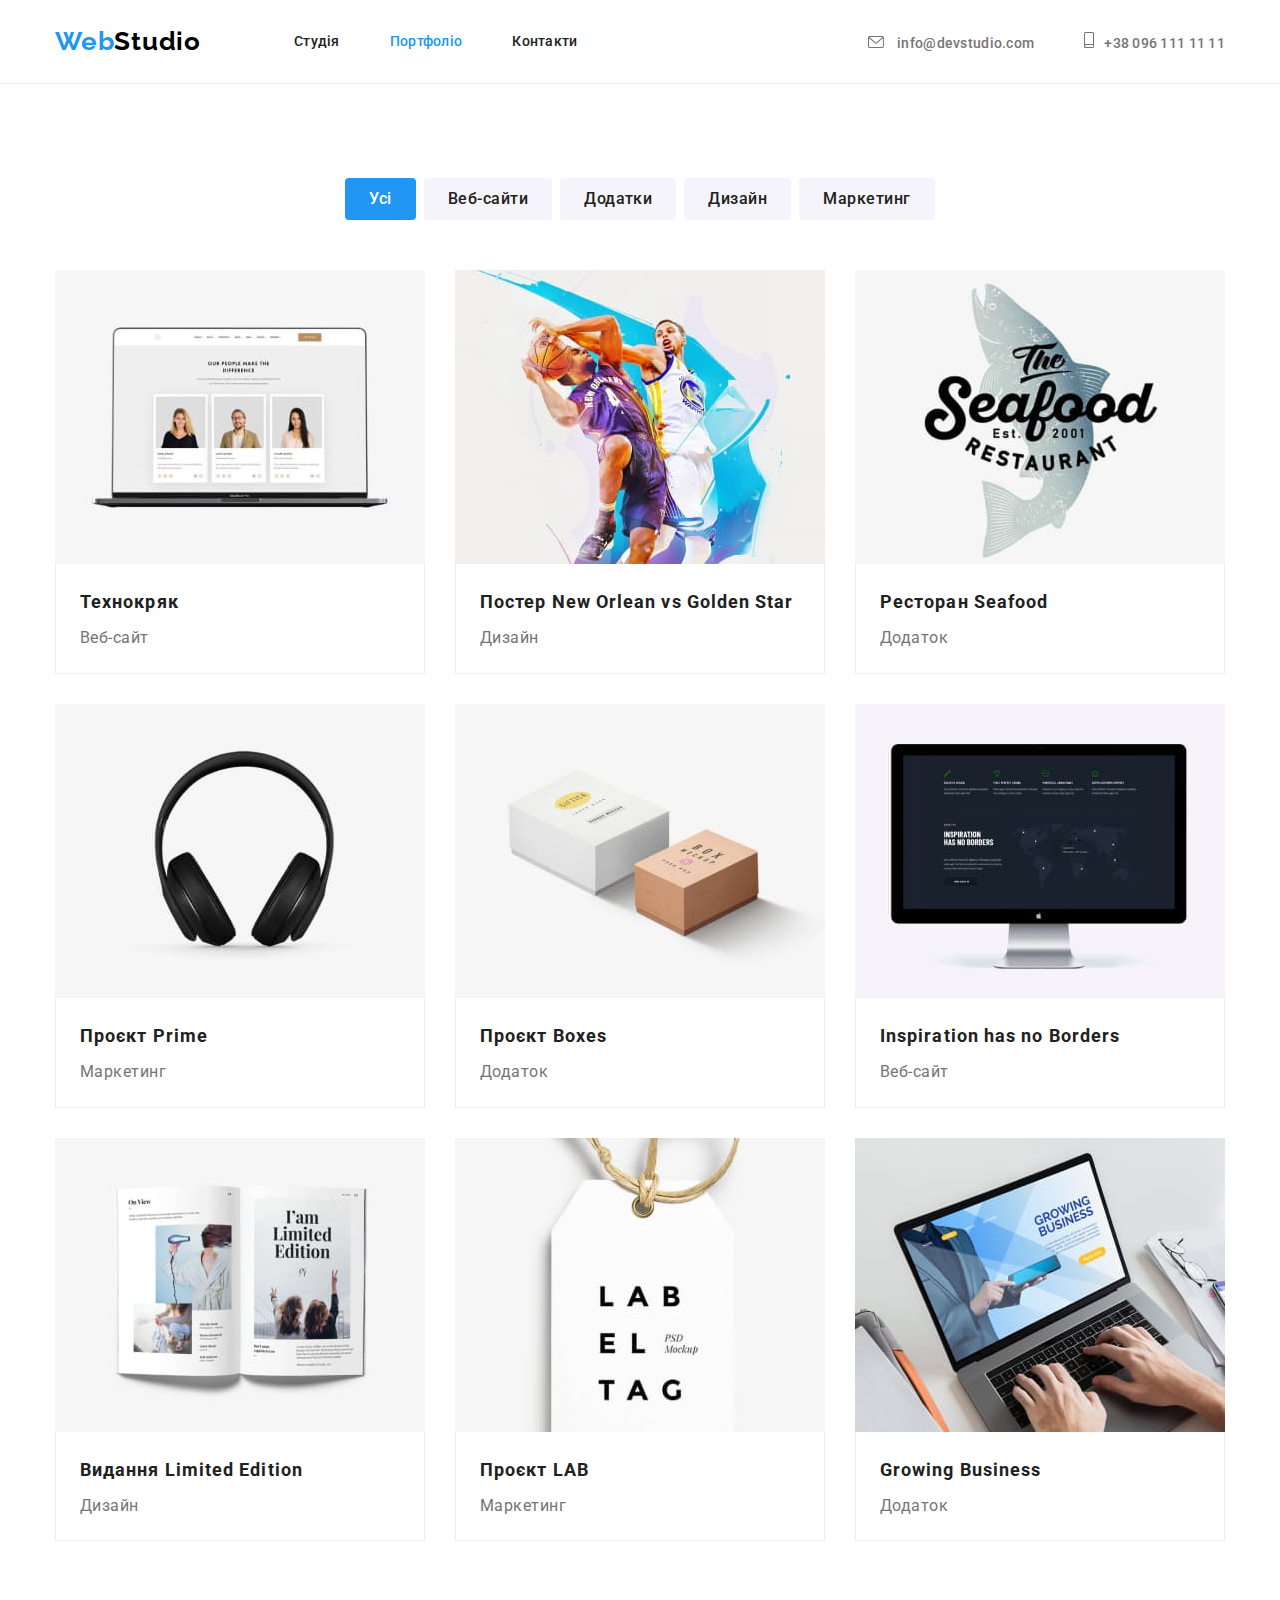
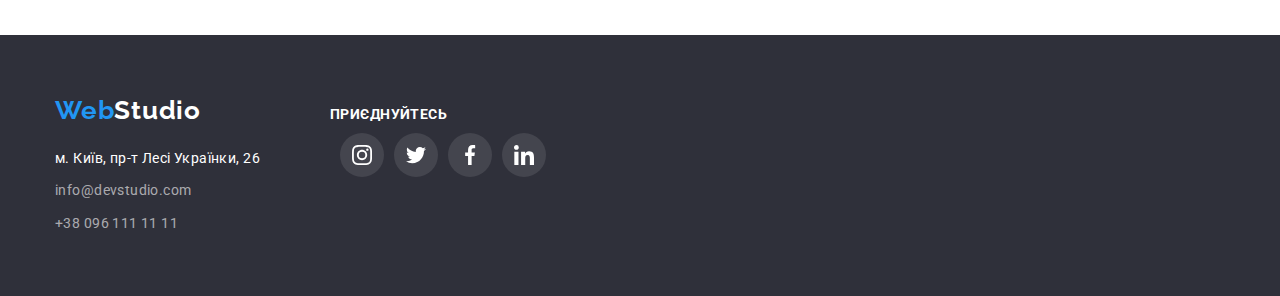
==== commit 9bc0a712: "18.07.2022" ====
--- a/portfolio.html
+++ b/portfolio.html
@@ -30,13 +30,25 @@
             <li><a class="page-link" href="">Контакти</a></li>
           </ul>
         </nav>
-        <ul class="list contact_list">
-          <li><a class="link-mail" href="mailto:info@devstudio.com">info@devstudio.com</a></li>
-          <li><a class="link-tel" href="tel:+380961111111">+38 096 111 11 11</a></li>
+        <ul class="list contact-list">
+          <li class="mail">
+            
+            <a class="link-mail" href="mailto:info@devstudio.com">
+              <svg class="icon-mail"  width="16px" height="12px">
+                <use href="./images/icons.svg#envelope"></use>
+            </svg> 
+            info@devstudio.com</a>
+          </li>
+          <li class="tel">
+            
+            <a class="link-tel" href="tel:+380961111111">
+              <svg class="icon-tel" width="10px" height="16px">
+              <use href="./images/icons.svg#smartphone"></use>
+            </svg>+38 096 111 11 11</a>
+          </li>
         </ul>
       </div>
     </header>
-
     <!-- унікальний контент, портфоліо -->
     <main class="portfolio">
       <section class="portfolio-section section">
@@ -192,9 +204,10 @@
 
     <!-- Футер -->
     <footer class="section-footer">
-      <div class="container">
-        <a class="section-logo" href="index.html"><span class="accent_logo">Web</span>Studio</a>
-        <address class="section-address">
+      <div class="container footer">
+        <div class="address">
+        <a class="section-logo" href="index.html"><span class="accent_logo">Web</span>Studio</a>     
+          <address class="section-address">
           <ul class="section-list">
             <li class="section-item">
               <a
@@ -202,7 +215,7 @@
                 href="https://www.google.com/maps/place/%D0%B1%D1%83%D0%BB.+%D0%9B%D0%B5%D1%81%D0%B8+%D0%A3%D0%BA%D1%80%D0%B0%D0%B8%D0%BD%D0%BA%D0%B8,+26,+%D0%9A%D0%B8%D0%B5%D0%B2,+02000/@50.4265139,30.5383131,20z/data=!4m5!3m4!1s0x40d4cf0e033ecbe9:0x57a4dffefec77da0!8m2!3d50.4265807!4d30.5383858"
                 target="_blank"
                 rel="noreferrer noopener"
-                >г. Киев, пр-т Леси Украинки, 26</a
+                >м. Київ, пр-т Лесі Українки, 26</a
               >
             </li>
             <li class="section-item">
@@ -212,6 +225,65 @@
               <a class="section-link-tel" href="tel:+380961111111">+38 096 111 11 11</a>
             </li>
           </ul>
+        </div>
+          <div class="social">
+            <h2 class="social-title">приєднуйтесь</h2>
+            <ul class="social-list">
+              <li></li>
+              <li class="social-item">
+                <a
+                  class="social-link link footer-link"
+                  href=""
+                  target="_blank"
+                  rel="noopener noreferrer"
+                  aria-label="instagram"
+                >
+                  <svg class="social-icon" width="20" height="20">
+                    <use href="./images/icons.svg#instagram"></use>
+                  </svg>
+                </a>
+              </li>
+              <li class="social-item">
+                <a
+                  class="social-link link footer-link"
+                  href=""
+                  target="_blank"
+                  rel="noopener noreferrer"
+                  aria-label="twitter"
+                >
+                  <svg class="social-icon" width="20" height="20">
+                    <use href="./images/icons.svg#twitter"></use>
+                  </svg>
+                </a>
+              </li>
+              <li class="social-item">
+                <a
+                  class="social-link link footer-link"
+                  href=""
+                  target="_blank"
+                  rel="noopener noreferrer"
+                  aria-label="facebook"
+                >
+                  <svg class="social-icon" width="20" height="20">
+                    <use href="./images/icons.svg#facebook"></use>
+                  </svg>
+                </a>
+              </li>
+              <li class="social-item">
+                <a
+                  class="social-link link footer-link"
+                  href=""
+                  target="_blank"
+                  rel="noopener noreferrer"
+                  aria-label="linkedin"
+                >
+                  <svg class="social-icon" width="20" height="20">
+                    <use href="./images/icons.svg#linkedin"></use>
+                  </svg>
+                </a>
+              </li>
+            </ul>
+          </div>
         </address>
       </div>
     </footer>
--- a/css/styles.css
+++ b/css/styles.css
@@ -148,14 +148,14 @@
 
   display: flex;
   gap: 50px;
+  align-items: baseline;
 }
 
 .icon-tel,
 .icon-mail {
-  width: 16px;
-  height: 12px;
-  display: inline-flex;
-  align-items: center;
+  fill: currentColor;
+
+  margin-right: 10px;
 }
 .link-mail,
 .link-tel {
@@ -398,18 +398,37 @@
 .clients-list {
   display: flex;
   gap: 30px;
+  justify-content: center;
 }
 .clients-item {
-}
-.clients-link {
-}
+  padding: 16px 32px;
+  border: 1px solid #afb1b8;
+  border-radius: 4px;
+}
+.clients-item:hover,
+.clients-item:focus {
+  border-color: var(--color-accent);
+  color: var(--color-accent);
+}
+
+/* .clients-link:hover,
+.clients-link:focus {
+  
+} */
 .client-icon {
+  fill: currentColor;
 }
 /* футер */
 .section-footer {
   background-color: var(--background-color-basic);
   padding: 60px 0;
 }
+.footer {
+  display: flex;
+  gap: 70px;
+  align-items: baseline;
+}
+
 .section-logo {
   font-family: var(--font-logo);
   font-weight: 700;
@@ -424,6 +443,8 @@
   display: inline-block;
 }
 
+.address {
+}
 .section-address {
   font-style: normal;
   display: block;
@@ -453,7 +474,28 @@
 .section-link-tel:hover {
   color: var(--color-white);
 }
-
+.social {
+  /* width: 206px;
+  height: 80px;
+  margin-top: 20px;
+  margin-bottom: ; */
+}
+.social-title {
+  font-style: normal;
+  font-weight: 700;
+  font-size: 14px;
+  line-height: 1.1;
+  letter-spacing: 0.03em;
+  text-transform: uppercase;
+  color: var(--color-white);
+  margin-bottom: 10px;
+
+  display: block;
+}
+.footer-link {
+  color: var(--color-white);
+  background-color: rgba(255, 255, 255, 0.1);
+}
 /* стилі для portfolio.html */
 
 /* секція фільтри */
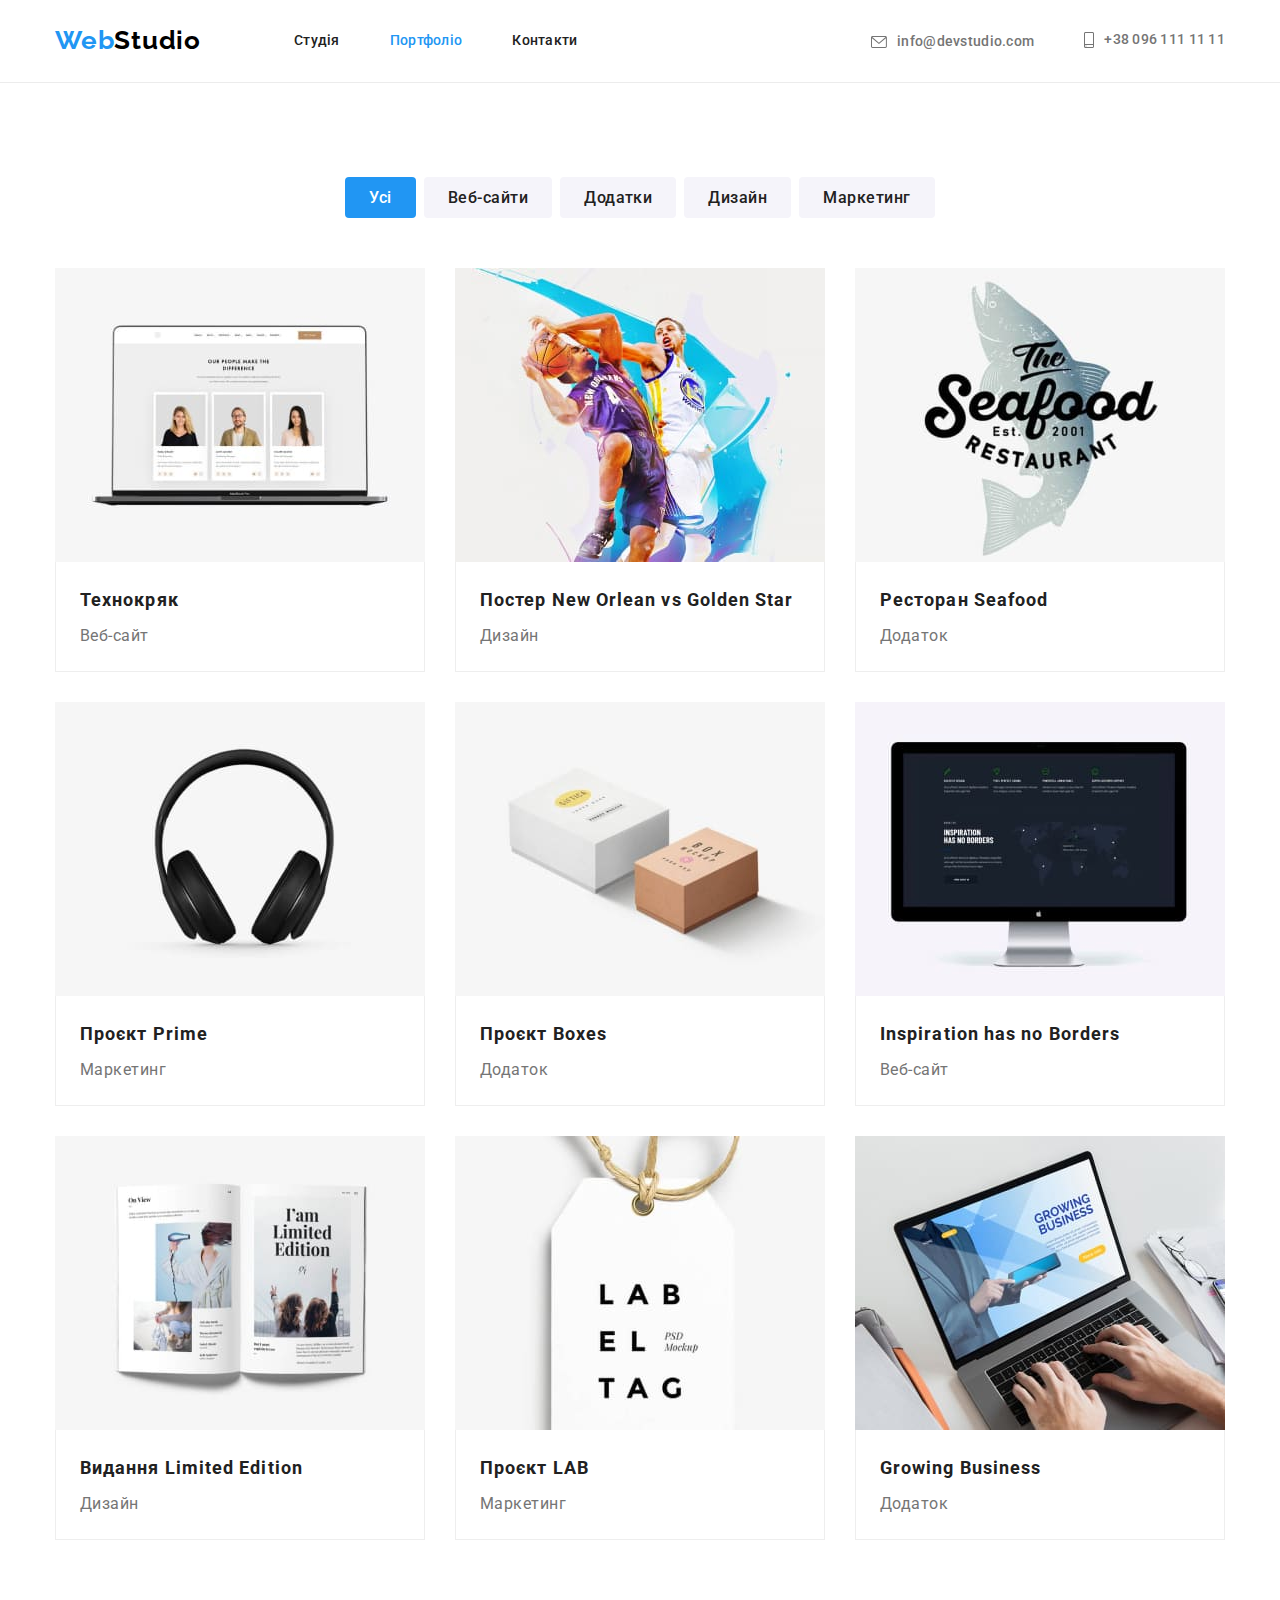
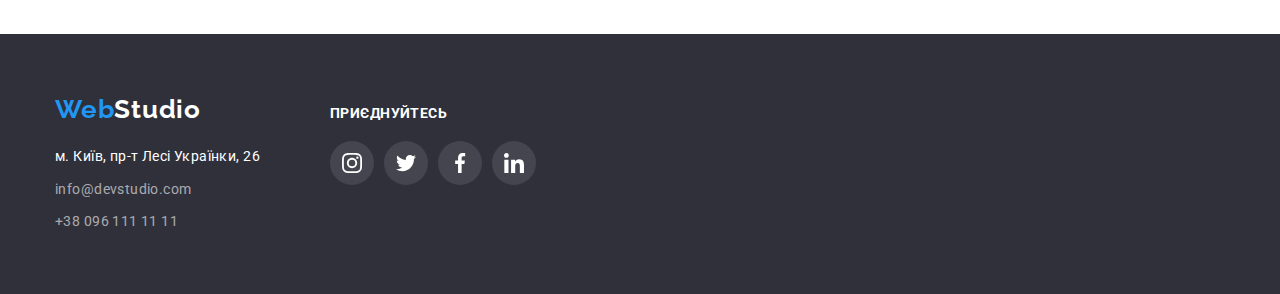
==== commit a7ffe40e: "20.07" ====
--- a/portfolio.html
+++ b/portfolio.html
@@ -32,19 +32,19 @@
         </nav>
         <ul class="list contact-list">
           <li class="mail">
-            
             <a class="link-mail" href="mailto:info@devstudio.com">
-              <svg class="icon-mail"  width="16px" height="12px">
+              <svg class="icon-mail" width="16px" height="12px">
                 <use href="./images/icons.svg#envelope"></use>
-            </svg> 
-            info@devstudio.com</a>
+              </svg>
+              info@devstudio.com</a
+            >
           </li>
           <li class="tel">
-            
             <a class="link-tel" href="tel:+380961111111">
               <svg class="icon-tel" width="10px" height="16px">
-              <use href="./images/icons.svg#smartphone"></use>
-            </svg>+38 096 111 11 11</a>
+                <use href="./images/icons.svg#smartphone"></use></svg
+              >+38 096 111 11 11</a
+            >
           </li>
         </ul>
       </div>
@@ -63,7 +63,7 @@
           </ul>
           <ul class="portfolio-cards-list">
             <li class="cards-list">
-              <a href="">
+              <a class="link-card" href="">
                 <img
                   class="portfolio-cards-img"
                   src="./images/portfolio/img.jpg"
@@ -78,7 +78,7 @@
               </a>
             </li>
             <li class="cards-list">
-              <a href="">
+              <a class="link-card" href="">
                 <img
                   class="portfolio-cards-img"
                   src="./images/portfolio/img1.jpg"
@@ -93,7 +93,7 @@
               </a>
             </li>
             <li class="cards-list">
-              <a href="">
+              <a class="link-card" href="">
                 <img
                   class="portfolio-cards-img"
                   src="./images/portfolio/img2.jpg"
@@ -108,7 +108,7 @@
               </a>
             </li>
             <li class="cards-list">
-              <a href="">
+              <a class="link-card" href="">
                 <img
                   class="portfolio-cards-img"
                   src="./images/portfolio/img3.jpg"
@@ -123,7 +123,7 @@
               </a>
             </li>
             <li class="cards-list">
-              <a href="">
+              <a class="link-card" href="">
                 <img
                   class="portfolio-cards-img"
                   src="./images/portfolio/img4.jpg"
@@ -138,7 +138,7 @@
               </a>
             </li>
             <li class="cards-list">
-              <a href="">
+              <a class="link-card" href="">
                 <img
                   class="portfolio-cards-img"
                   src="./images/portfolio/img5.jpg"
@@ -153,7 +153,7 @@
               </a>
             </li>
             <li class="cards-list">
-              <a href="">
+              <a class="link-card" href="">
                 <img
                   class="portfolio-cards-img"
                   src="./images/portfolio/img6.jpg"
@@ -168,7 +168,7 @@
               </a>
             </li>
             <li class="cards-list">
-              <a href="">
+              <a class="link-card" href="">
                 <img
                   class="portfolio-cards-img"
                   src="./images/portfolio/img7.jpg"
@@ -183,7 +183,7 @@
               </a>
             </li>
             <li class="cards-list">
-              <a href="">
+              <a class="link-card" href="">
                 <img
                   class="portfolio-cards-img"
                   src="./images/portfolio/img8.jpg"
@@ -206,85 +206,84 @@
     <footer class="section-footer">
       <div class="container footer">
         <div class="address">
-        <a class="section-logo" href="index.html"><span class="accent_logo">Web</span>Studio</a>     
+          <a class="section-logo" href="index.html"><span class="accent_logo">Web</span>Studio</a>
           <address class="section-address">
-          <ul class="section-list">
-            <li class="section-item">
-              <a
-                class="section-link-address"
-                href="https://www.google.com/maps/place/%D0%B1%D1%83%D0%BB.+%D0%9B%D0%B5%D1%81%D0%B8+%D0%A3%D0%BA%D1%80%D0%B0%D0%B8%D0%BD%D0%BA%D0%B8,+26,+%D0%9A%D0%B8%D0%B5%D0%B2,+02000/@50.4265139,30.5383131,20z/data=!4m5!3m4!1s0x40d4cf0e033ecbe9:0x57a4dffefec77da0!8m2!3d50.4265807!4d30.5383858"
-                target="_blank"
-                rel="noreferrer noopener"
-                >м. Київ, пр-т Лесі Українки, 26</a
-              >
-            </li>
-            <li class="section-item">
-              <a class="section-link-mail" href="mailto:info@devstudio.com">info@devstudio.com</a>
-            </li>
-            <li class="section-item">
-              <a class="section-link-tel" href="tel:+380961111111">+38 096 111 11 11</a>
-            </li>
-          </ul>
-        </div>
-          <div class="social">
-            <h2 class="social-title">приєднуйтесь</h2>
-            <ul class="social-list">
-              <li></li>
-              <li class="social-item">
+            <ul class="section-list">
+              <li class="section-item">
                 <a
-                  class="social-link link footer-link"
-                  href=""
+                  class="section-link-address"
+                  href="https://www.google.com/maps/place/%D0%B1%D1%83%D0%BB.+%D0%9B%D0%B5%D1%81%D0%B8+%D0%A3%D0%BA%D1%80%D0%B0%D0%B8%D0%BD%D0%BA%D0%B8,+26,+%D0%9A%D0%B8%D0%B5%D0%B2,+02000/@50.4265139,30.5383131,20z/data=!4m5!3m4!1s0x40d4cf0e033ecbe9:0x57a4dffefec77da0!8m2!3d50.4265807!4d30.5383858"
                   target="_blank"
-                  rel="noopener noreferrer"
-                  aria-label="instagram"
+                  rel="noreferrer noopener"
+                  >м. Київ, пр-т Лесі Українки, 26</a
                 >
-                  <svg class="social-icon" width="20" height="20">
-                    <use href="./images/icons.svg#instagram"></use>
-                  </svg>
-                </a>
               </li>
-              <li class="social-item">
-                <a
-                  class="social-link link footer-link"
-                  href=""
-                  target="_blank"
-                  rel="noopener noreferrer"
-                  aria-label="twitter"
-                >
-                  <svg class="social-icon" width="20" height="20">
-                    <use href="./images/icons.svg#twitter"></use>
-                  </svg>
-                </a>
+              <li class="section-item">
+                <a class="section-link-mail" href="mailto:info@devstudio.com">info@devstudio.com</a>
               </li>
-              <li class="social-item">
-                <a
-                  class="social-link link footer-link"
-                  href=""
-                  target="_blank"
-                  rel="noopener noreferrer"
-                  aria-label="facebook"
-                >
-                  <svg class="social-icon" width="20" height="20">
-                    <use href="./images/icons.svg#facebook"></use>
-                  </svg>
-                </a>
-              </li>
-              <li class="social-item">
-                <a
-                  class="social-link link footer-link"
-                  href=""
-                  target="_blank"
-                  rel="noopener noreferrer"
-                  aria-label="linkedin"
-                >
-                  <svg class="social-icon" width="20" height="20">
-                    <use href="./images/icons.svg#linkedin"></use>
-                  </svg>
-                </a>
+              <li class="section-item">
+                <a class="section-link-tel" href="tel:+380961111111">+38 096 111 11 11</a>
               </li>
             </ul>
-          </div>
-        </address>
+          </address>
+        </div>
+        <div class="social">
+          <h2 class="social-title">приєднуйтесь</h2>
+          <ul class="social-list">
+            <li class="social-item">
+              <a
+                class="social-link link footer-link"
+                href=""
+                target="_blank"
+                rel="noopener noreferrer"
+                aria-label="instagram"
+              >
+                <svg class="social-icon" width="20" height="20">
+                  <use href="./images/icons.svg#instagram"></use>
+                </svg>
+              </a>
+            </li>
+            <li class="social-item">
+              <a
+                class="social-link link footer-link"
+                href=""
+                target="_blank"
+                rel="noopener noreferrer"
+                aria-label="twitter"
+              >
+                <svg class="social-icon" width="20" height="20">
+                  <use href="./images/icons.svg#twitter"></use>
+                </svg>
+              </a>
+            </li>
+            <li class="social-item">
+              <a
+                class="social-link link footer-link"
+                href=""
+                target="_blank"
+                rel="noopener noreferrer"
+                aria-label="facebook"
+              >
+                <svg class="social-icon" width="20" height="20">
+                  <use href="./images/icons.svg#facebook"></use>
+                </svg>
+              </a>
+            </li>
+            <li class="social-item">
+              <a
+                class="social-link link footer-link"
+                href=""
+                target="_blank"
+                rel="noopener noreferrer"
+                aria-label="linkedin"
+              >
+                <svg class="social-icon" width="20" height="20">
+                  <use href="./images/icons.svg#linkedin"></use>
+                </svg>
+              </a>
+            </li>
+          </ul>
+        </div>
       </div>
     </footer>
   </body>
--- a/css/styles.css
+++ b/css/styles.css
@@ -162,7 +162,8 @@
   color: var(--color-text);
   padding-top: 32px;
   padding-bottom: 32px;
-  display: block;
+  display: flex;
+  align-items: center;
 }
 .link-mail:hover,
 .link-mail:focus,
@@ -246,13 +247,16 @@
 .icon-about {
   width: 70px;
   height: 70px;
-  border-radius: 4px;
 }
 .icon-antenna,
 .icon-clock,
 .icon-diagram,
 .icon-astronaut {
-  padding: 25px 100px;
+  height: 120px;
+  display: flex;
+  align-items: center;
+  justify-content: center;
+  border-radius: 4px;
   background-color: rgba(245, 244, 250, 1);
 
   margin-bottom: 30px;
@@ -401,20 +405,24 @@
   justify-content: center;
 }
 .clients-item {
-  padding: 16px 32px;
+}
+
+.clients-link {
+  height: 92px;
+  width: 170px;
   border: 1px solid #afb1b8;
   border-radius: 4px;
-}
-.clients-item:hover,
-.clients-item:focus {
+  color: #afb1b8;
+  display: flex;
+  justify-content: center;
+  align-items: center;
+}
+
+.clients-link:hover,
+.clients-link:focus {
   border-color: var(--color-accent);
   color: var(--color-accent);
 }
-
-/* .clients-link:hover,
-.clients-link:focus {
-  
-} */
 .client-icon {
   fill: currentColor;
 }
@@ -488,7 +496,7 @@
   letter-spacing: 0.03em;
   text-transform: uppercase;
   color: var(--color-white);
-  margin-bottom: 10px;
+  margin-bottom: 20px;
 
   display: block;
 }
@@ -550,8 +558,12 @@
   flex-basis: calc((100% - var(--indent) * (var(--item)-1)) / var(--item));
 }
 
-.cards-list:hover,
-.cards-list:focus {
+.link-card {
+  display: block;
+}
+
+.link-card:hover,
+.link-card:focus {
   cursor: pointer;
   box-shadow: 0px 1px 1px rgba(0, 0, 0, 0.12), 0px 4px 4px rgba(0, 0, 0, 0.06),
     1px 4px 6px rgba(0, 0, 0, 0.16);
